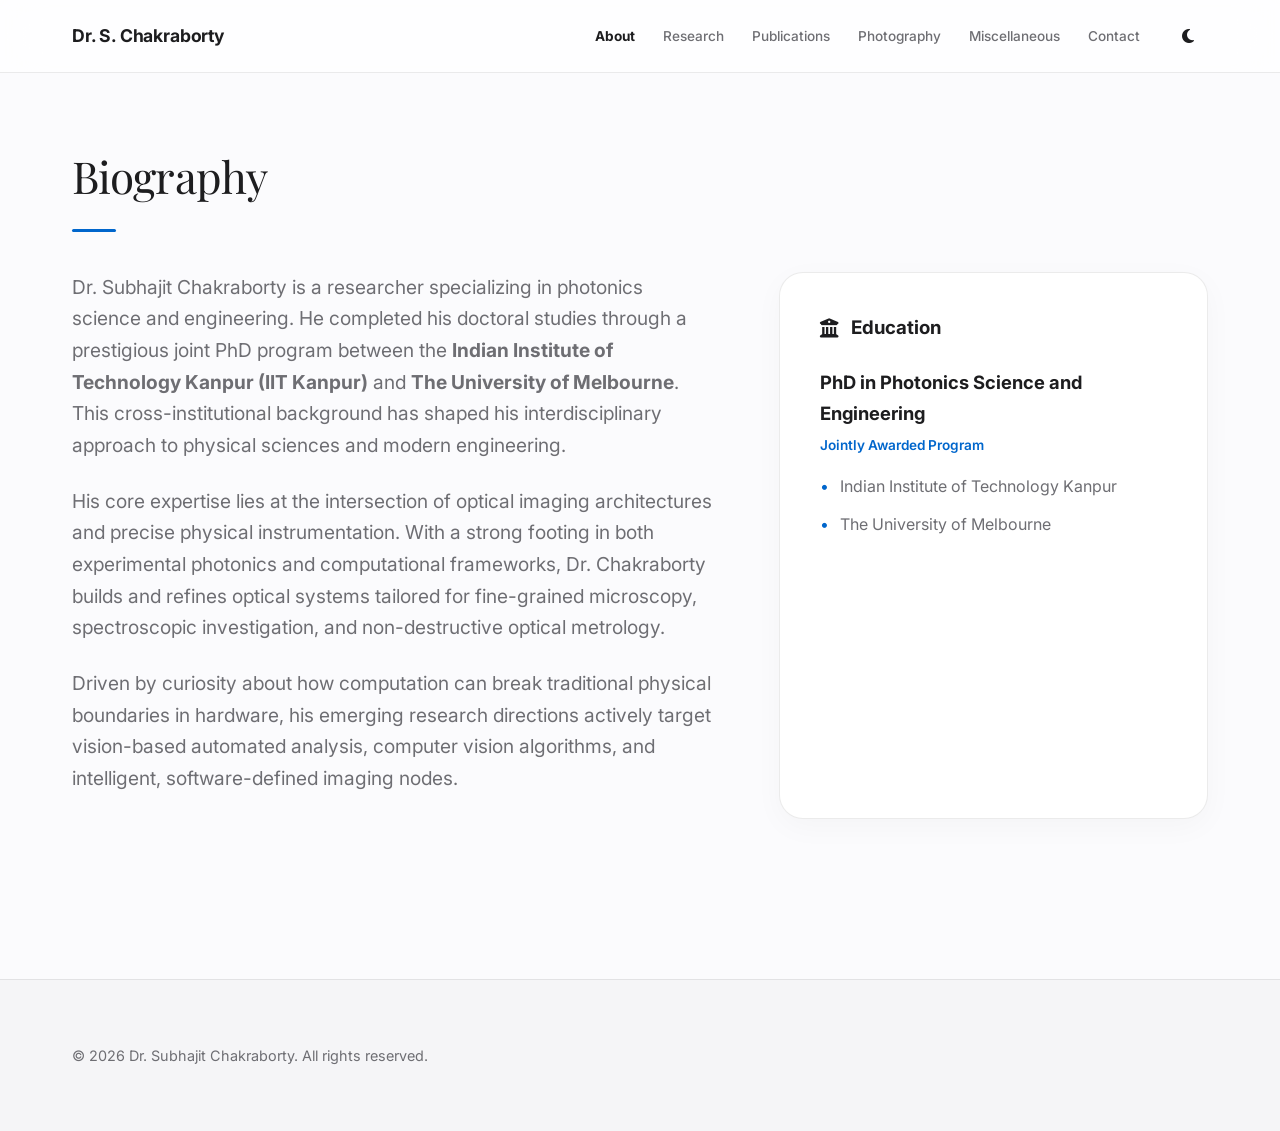
==== about.html @ 5953d01d "Create about.html" ====
<!DOCTYPE html>
<html lang="en">
<head>
    <meta charset="UTF-8">
    <meta name="viewport" content="width=device-width, initial-scale=1.0">
    <title>About | Dr. Subhajit Chakraborty</title>
    <link rel="stylesheet" href="style.css">
    <link href="https://fonts.googleapis.com/css2?family=Inter:wght@300;400;500;600;700&family=Playfair+Display:wght@400;600&display=swap" rel="stylesheet">
    <link rel="stylesheet" href="https://cdnjs.cloudflare.com/ajax/libs/font-awesome/6.5.1/css/all.min.css">
</head>
<body>
    <header class="navbar">
        <div class="nav-container">
            <a href="index.html" class="nav-logo">Dr. S. Chakraborty</a>
            <button class="mobile-nav-toggle" aria-label="Toggle navigationMenu"><i class="fas fa-bars"></i></button>
            <nav class="nav-menu">
                <a href="about.html" class="nav-link">About</a>
                <a href="research.html" class="nav-link">Research</a>
                <a href="publications.html" class="nav-link">Publications</a>
                <a href="photography.html" class="nav-link">Photography</a>
                <a href="misc.html" class="nav-link">Miscellaneous</a>
                <a href="contact.html" class="nav-link">Contact</a>
                <button id="theme-toggle" class="theme-btn"><i class="fas fa-moon"></i></button>
            </nav>
        </div>
    </header>

    <main class="page-padding">
        <div class="container">
            <h1 class="section-title reveal">Biography</h1>
            <div class="about-grid reveal">
                <div class="about-text">
                    <p>Dr. Subhajit Chakraborty is a researcher specializing in photonics science and engineering. He completed his doctoral studies through a prestigious joint PhD program between the <strong>Indian Institute of Technology Kanpur (IIT Kanpur)</strong> and <strong>The University of Melbourne</strong>. This cross-institutional background has shaped his interdisciplinary approach to physical sciences and modern engineering.</p>
                    <p>His core expertise lies at the intersection of optical imaging architectures and precise physical instrumentation. With a strong footing in both experimental photonics and computational frameworks, Dr. Chakraborty builds and refines optical systems tailored for fine-grained microscopy, spectroscopic investigation, and non-destructive optical metrology.</p>
                    <p>Driven by curiosity about how computation can break traditional physical boundaries in hardware, his emerging research directions actively target vision-based automated analysis, computer vision algorithms, and intelligent, software-defined imaging nodes.</p>
                </div>
                <div class="education-card">
                    <h3><i class="fas fa-university"></i> Education</h3>
                    <div class="edu-item">
                        <h4>PhD in Photonics Science and Engineering</h4>
                        <p class="edu-meta">Jointly Awarded Program</p>
                        <ul>
                            <li>Indian Institute of Technology Kanpur</li>
                            <li>The University of Melbourne</li>
                        </ul>
                    </div>
                </div>
            </div>
        </div>
    </main>

    <footer class="footer"><div class="container footer-container"><p>&copy; 2026 Dr. Subhajit Chakraborty. All rights reserved.</p></div></footer>
    <script src="script.js"></script>
</body>
</html>
---- style.css ----
/* ==========================================================================
   1. Design Tokens & Typography Architecture (Apple / Stanford Paradigm)
   ========================================================================== */
:root {
    --bg-primary: #fbfbfd; 
    --bg-secondary: #ffffff; 
    --bg-alt-section: #f5f5f7; 
    --card-bg: #ffffff;
    --text-primary: #1d1d1f; 
    --text-secondary: #6e6e73; 
    --accent: #0066cc; 
    --accent-hover: #004499;
    --border-color: rgba(0, 0, 0, 0.08);
    --navbar-bg: rgba(255, 255, 255, 0.72);
    --shadow: 0 8px 30px rgba(0, 0, 0, 0.03);
    --transition: all 0.4s cubic-bezier(0.16, 1, 0.3, 1);
    --font-family: 'Inter', -apple-system, BlinkMacSystemFont, sans-serif;
    --font-heading: 'Playfair Display', Georgia, serif;
}

[data-theme="dark"] {
    --bg-primary: #0a0a0c; 
    --bg-secondary: #121215;
    --bg-alt-section: #121215;
    --card-bg: #1c1c1e;
    --text-primary: #f5f5f7;
    --text-secondary: #86868b;
    --accent: #2997ff;
    --accent-hover: #54aeff;
    --border-color: rgba(255, 255, 255, 0.08);
    --navbar-bg: rgba(10, 10, 12, 0.72);
    --shadow: 0 12px 40px rgba(0, 0, 0, 0.3);
}

/* ==========================================================================
   2. Global Typography & Core Resets
   ========================================================================== */
* {
    box-sizing: border-box;
    margin: 0;
    padding: 0;
}

html {
    scroll-behavior: smooth;
    font-size: 16px;
}

body {
    background-color: var(--bg-primary);
    color: var(--text-primary);
    font-family: var(--font-family);
    line-height: 1.65;
    -webkit-font-smoothing: antialiased;
    transition: background-color 0.5s ease, color 0.5s ease;
}

.container {
    width: 100%;
    max-width: 1200px;
    margin: 0 auto;
    padding: 0 32px;
}

.page-padding {
    padding: 140px 0 80px 0;
}

.section-padding {
    padding: 60px 0;
}

.bg-alt {
    background-color: var(--bg-alt-section);
    border-top: 1px solid var(--border-color);
    border-bottom: 1px solid var(--border-color);
}

.section-title {
    font-family: var(--font-heading);
    font-size: 2.75rem;
    font-weight: 400;
    letter-spacing: -0.02em;
    margin-bottom: 40px;
    text-align: left;
}

.section-title::after {
    content: '';
    display: block;
    width: 44px;
    height: 3px;
    background-color: var(--accent);
    margin-top: 16px;
    border-radius: 2px;
}

.page-subtitle {
    font-size: 1.25rem;
    color: var(--text-secondary);
    margin-bottom: 48px;
    max-width: 700px;
}

/* ==========================================================================
   3. Buttons & Navigation Layout Elements
   ========================================================================== */
h1, h2, h3, h4 {
    color: var(--text-primary);
}

a {
    color: var(--accent);
    text-decoration: none;
    transition: var(--transition);
}

.btn {
    display: inline-flex;
    align-items: center;
    gap: 10px;
    padding: 12px 24px;
    border-radius: 24px;
    font-size: 0.9rem;
    font-weight: 600;
    cursor: pointer;
    transition: var(--transition);
    border: none;
}

.btn-primary {
    background-color: var(--text-primary);
    color: var(--bg-primary) !important;
}

.btn-primary:hover {
    background-color: var(--accent);
    color: #ffffff !important;
    transform: translateY(-2px);
}

.btn-secondary {
    background-color: var(--bg-secondary);
    color: var(--text-primary) !important;
    border: 1px solid var(--border-color);
}

.btn-secondary:hover {
    border-color: var(--text-primary);
    transform: translateY(-1px);
}

.btn-outline {
    background: transparent;
    border: 1px solid var(--border-color);
    color: var(--text-secondary) !important;
}

.btn-outline:hover {
    border-color: var(--text-primary);
    color: var(--text-primary) !important;
}

.btn-sm { padding: 8px 18px; font-size: 0.8rem; border-radius: 20px; }
.btn-lg { padding: 16px 36px; font-size: 1.05rem; border-radius: 30px; }

/* Floating Navbar */
.navbar {
    position: fixed;
    top: 0;
    left: 0;
    width: 100%;
    z-index: 1000;
    background-color: var(--navbar-bg);
    backdrop-filter: blur(20px);
    -webkit-backdrop-filter: blur(20px);
    border-bottom: 1px solid var(--border-color);
    transition: var(--transition);
}

.nav-container {
    display: flex;
    justify-content: space-between;
    align-items: center;
    height: 72px;
    max-width: 1200px;
    margin: 0 auto;
    padding: 0 32px;
}

.nav-logo {
    font-size: 1.1rem;
    font-weight: 700;
    letter-spacing: -0.01em;
    color: var(--text-primary);
}

.nav-menu {
    display: flex;
    align-items: center;
    gap: 28px;
}

.nav-link {
    font-size: 0.85rem;
    font-weight: 500;
    color: var(--text-secondary);
    padding: 6px 0;
}

.nav-link:hover, .nav-link.active {
    color: var(--text-primary);
}

.theme-btn, .mobile-nav-toggle {
    background: transparent;
    border: none;
    color: var(--text-primary);
    font-size: 1rem;
    cursor: pointer;
    display: flex;
    align-items: center;
    justify-content: center;
    width: 40px;
    height: 40px;
    border-radius: 50%;
    transition: var(--transition);
}

.theme-btn:hover { background-color: rgba(0,0,0,0.04); transform: rotate(15deg); }
.mobile-nav-toggle { display: none; }

/* ==========================================================================
   4. Hero Index Page Layout Structure
   ========================================================================== */
.hero-section {
    padding-top: 180px;
    padding-bottom: 120px;
    display: flex;
    align-items: center;
    min-height: 85vh;
}

.hero-container {
    display: grid;
    grid-template-columns: 320px 1fr;
    gap: 80px;
    align-items: center;
}

.avatar-placeholder {
    width: 280px;
    height: 280px;
    border-radius: 50%;
    background: linear-gradient(145deg, var(--bg-alt-section), var(--border-color));
    display: flex;
    align-items: center;
    justify-content: center;
    border: 1px solid var(--border-color);
    box-shadow: var(--shadow);
    overflow: hidden;
}

.hero-content h1 {
    font-family: var(--font-heading);
    font-size: 4.25rem;
    line-height: 1.1;
    font-weight: 400;
    letter-spacing: -0.04em;
    margin-bottom: 12px;
}

.hero-content .subtitle {
    font-size: 1.4rem;
    color: var(--accent);
    font-weight: 500;
    margin-bottom: 20px;
}

.hero-content .tagline {
    font-size: 1.25rem;
    font-weight: 600;
    line-height: 1.4;
    color: var(--text-primary);
    margin-bottom: 24px;
}

.hero-content .hero-bio {
    font-size: 1.15rem;
    color: var(--text-secondary);
    margin-bottom: 44px;
    max-width: 760px;
}

.hero-buttons { display: flex; flex-wrap: wrap; gap: 16px; }

/* ==========================================================================
   5. Modular Section Specific Configurations
   ========================================================================== */
.about-grid {
    display: grid;
    grid-template-columns: 1.5fr 1fr;
    gap: 64px;
}

.about-text p {
    font-size: 1.2rem;
    color: var(--text-secondary);
    margin-bottom: 24px;
}

.education-card {
    background-color: var(--bg-secondary);
    border: 1px solid var(--border-color);
    border-radius: 24px;
    padding: 40px;
    box-shadow: var(--shadow);
}

.education-card h3 {
    margin-bottom: 24px;
    display: flex;
    align-items: center;
    gap: 12px;
}

.edu-item h4 { font-size: 1.15rem; margin-bottom: 6px; }
.edu-meta { font-size: 0.85rem; color: var(--accent); font-weight: 600; margin-bottom: 16px; }
.education-card ul { list-style: none; color: var(--text-secondary); }
.education-card li { margin-bottom: 12px; position: relative; padding-left: 20px; }
.education-card li::before { content: "•"; color: var(--accent); position: absolute; left: 0; }

/* Bento Cards Layout Matrix */
.grid-3 {
    display: grid;
    grid-template-columns: repeat(auto-fill, minmax(340px, 1fr));
    gap: 28px;
}

.full-width-tablet { grid-column: span 2; }

.card {
    background-color: var(--card-bg);
    border: 1px solid var(--border-color);
    border-radius: 20px;
    padding: 40px;
    transition: var(--transition);
    box-shadow: var(--shadow);
}

.card:hover {
    transform: translateY(-4px);
    border-color: var(--accent);
    box-shadow: 0 20px 40px rgba(0,0,0,0.06);
}

.card-icon { font-size: 2.25rem; color: var(--accent); margin-bottom: 28px; }
.card h3 { font-size: 1.35rem; margin-bottom: 14px; }
.card p { color: var(--text-secondary); font-size: 1rem; }

/* Publications Strips Layout */
.pub-list { display: flex; flex-direction: column; gap: 24px; }
.pub-card {
    background-color: var(--card-bg);
    border: 1px solid var(--border-color);
    border-radius: 16px;
    padding: 36px;
}
.pub-year {
    display: inline-block; font-size: 0.75rem; font-weight: 700; background-color: var(--bg-alt-section);
    padding: 4px 12px; border-radius: 20px; margin-bottom: 14px; color: var(--accent);
}
.pub-info h3 { font-size: 1.35rem; margin-bottom: 8px; }
.pub-authors { font-size: 1rem; color: var(--text-primary); margin-bottom: 6px; }
.pub-journal { font-style: italic; color: var(--text-secondary); margin-bottom: 24px; }
.pub-actions { display: flex; gap: 12px; }
.bibtex-content {
    display: none; margin-top: 20px; background-color: var(--bg-alt-section);
    padding: 24px; border-radius: 12px; font-family: monospace; font-size: 0.85rem; overflow-x: auto; border: 1px solid var(--border-color);
}
.bibtex-content.active { display: block; animation: slide-down 0.4s cubic-bezier(0.16, 1, 0.3, 1); }

/* Photography Showcase Cards Matrix */
.gallery-grid {
    display: grid;
    grid-template-columns: repeat(auto-fill, minmax(360px, 1fr));
    gap: 32px;
}

.photo-card {
    background: var(--card-bg);
    border: 1px solid var(--border-color);
    border-radius: 24px;
    overflow: hidden;
    box-shadow: var(--shadow);
    transition: var(--transition);
}

.photo-card:hover {
    transform: translateY(-4px);
    box-shadow: 0 30px 60px rgba(0,0,0,0.08);
}

.photo-frame {
    width: 100%;
    height: 260px;
    background-color: var(--bg-alt-section);
    overflow: hidden;
    display: flex;
    align-items: center;
    justify-content: center;
    border-bottom: 1px solid var(--border-color);
}

.photo-frame img {
    width: 100%;
    height: 100%;
    object-fit: cover;
    transition: transform 0.6s cubic-bezier(0.16, 1, 0.3, 1);
}

.photo-card:hover .photo-frame img {
    transform: scale(1.04);
}

.photo-meta-frame {
    padding: 28px;
}

.photo-meta-frame h3 {
    font-size: 1.25rem;
    margin-bottom: 8px;
}

.photo-meta-frame p {
    color: var(--text-secondary);
    font-size: 0.95rem;
}

/* ==========================================================================
   6. Contact Framework Layout
   ========================================================================== */
.contact-grid { display: grid; grid-template-columns: 1fr 1.3fr; gap: 80px; }
.contact-info h3 { font-size: 1.6rem; margin-bottom: 20px; }
.contact-info p { color: var(--text-secondary); margin-bottom: 40px; font-size: 1.1rem; }
.contact-details { list-style: none; margin-bottom: 44px; }
.contact-details li { display: flex; align-items: center; gap: 20px; margin-bottom: 24px; font-size: 1.1rem; }
.contact-details i { color: var(--accent); width: 24px; font-size: 1.25rem; }
.contact-socials { display: flex; gap: 16px; }
.contact-socials a {
    display: flex; align-items: center; justify-content: center; width: 48px; height: 48px; border-radius: 50%;
    background-color: var(--bg-alt-section); color: var(--text-primary); border: 1px solid var(--border-color);
}
.contact-socials a:hover { background-color: var(--text-primary); color: var(--bg-primary); }

.contact-form { display: flex; flex-direction: column; gap: 24px; }
.form-group { display: flex; flex-direction: column; gap: 8px; }
.form-group label { font-size: 0.85rem; font-weight: 600; color: var(--text-secondary); text-transform: uppercase; letter-spacing: 0.05em; }
.form-group input, .form-group textarea {
    padding: 16px; border-radius: 12px; border: 1px solid var(--border-color); background-color: var(--card-bg); color: var(--text-primary); font-family: var(--font-family); font-size: 1rem; transition: var(--transition);
}
.form-group input:focus, .form-group textarea:focus { outline: none; border-color: var(--accent); box-shadow: 0 0 0 4px rgba(0, 102, 204, 0.05); }
.form-submit { align-self: flex-start; padding: 16px 36px; border-radius: 30px; border: none; background: var(--text-main); color: var(--bg-primary); font-weight: 600; cursor: pointer; transition: var(--transition); }
.form-submit:hover { background: var(--accent); color: white; }

/* Footer Config */
.footer { background-color: var(--bg-alt-section); border-top: 1px solid var(--border-color); padding: 64px 0; color: var(--text-secondary); font-size: 0.9rem; margin-top: 80px; }
.footer-container { display: flex; justify-content: space-between; align-items: center; flex-wrap: wrap; gap: 32px; }
.footer-brand h3 { color: var(--text-primary); font-size: 1.15rem; }
.footer-right { text-align: right; }
.footer-socials { display: flex; gap: 24px; justify-content: flex-end; margin-bottom: 16px; }
.footer-socials a { color: var(--text-secondary); font-size: 1.15rem; }
.footer-socials a:hover { color: var(--accent); }

/* Animations Matrix */
.reveal { opacity: 0; transform: translateY(24px); transition: opacity 0.8s cubic-bezier(0.16, 1, 0.3, 1), transform 0.8s cubic-bezier(0.16, 1, 0.3, 1); }
.reveal.active { opacity: 1; transform: translateY(0); }
@keyframes slide-down { from { opacity: 0; transform: translateY(-8px); } to { opacity: 1; transform: translateY(0); } }

/* Responsive Adjustments */
@media (max-width: 1024px) {
    .hero-container, .about-grid, .contact-grid { grid-template-columns: 1fr; text-align: center; }
    .hero-avatar, .hero-buttons, .footer-container, .footer-socials, .footer-right { justify-content: center; text-align: center; }
    .full-width-tablet { grid-column: span 1; }
}
@media (max-width: 768px) {
    .mobile-nav-toggle { display: flex; z-index: 1001; }
    .nav-menu { position: fixed; top: 0; right: -100%; width: 290px; height: 100vh; background-color: var(--card-bg); flex-direction: column; align-items: flex-start; padding: 100px 40px; gap: 24px; transition: right 0.4s cubic-bezier(0.16, 1, 0.3, 1); box-shadow: -10px 0 30px rgba(0,0,0,0.05); }
    .nav-menu.active { right: 0; }
}
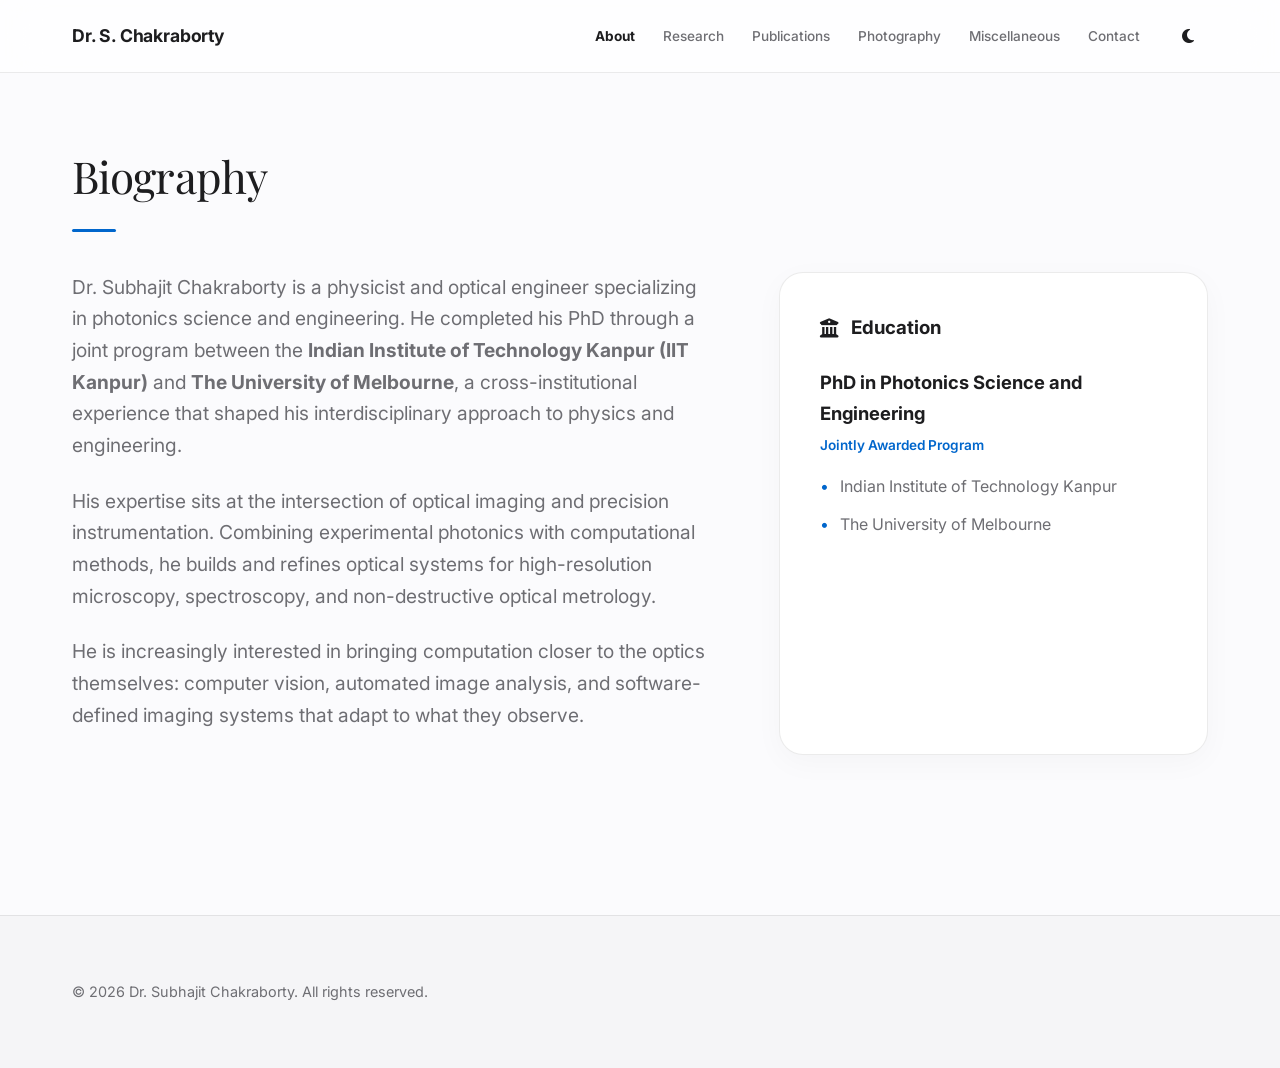
==== commit d53d4aae: "Add files via upload" ====
--- a/about.html
+++ b/about.html
@@ -12,7 +12,7 @@
     <header class="navbar">
         <div class="nav-container">
             <a href="index.html" class="nav-logo">Dr. S. Chakraborty</a>
-            <button class="mobile-nav-toggle" aria-label="Toggle navigationMenu"><i class="fas fa-bars"></i></button>
+            <button class="mobile-nav-toggle" aria-label="Toggle navigation menu"><i class="fas fa-bars"></i></button>
             <nav class="nav-menu">
                 <a href="about.html" class="nav-link">About</a>
                 <a href="research.html" class="nav-link">Research</a>
@@ -30,9 +30,9 @@
             <h1 class="section-title reveal">Biography</h1>
             <div class="about-grid reveal">
                 <div class="about-text">
-                    <p>Dr. Subhajit Chakraborty is a researcher specializing in photonics science and engineering. He completed his doctoral studies through a prestigious joint PhD program between the <strong>Indian Institute of Technology Kanpur (IIT Kanpur)</strong> and <strong>The University of Melbourne</strong>. This cross-institutional background has shaped his interdisciplinary approach to physical sciences and modern engineering.</p>
-                    <p>His core expertise lies at the intersection of optical imaging architectures and precise physical instrumentation. With a strong footing in both experimental photonics and computational frameworks, Dr. Chakraborty builds and refines optical systems tailored for fine-grained microscopy, spectroscopic investigation, and non-destructive optical metrology.</p>
-                    <p>Driven by curiosity about how computation can break traditional physical boundaries in hardware, his emerging research directions actively target vision-based automated analysis, computer vision algorithms, and intelligent, software-defined imaging nodes.</p>
+                    <p>Dr. Subhajit Chakraborty is a physicist and optical engineer specializing in photonics science and engineering. He completed his PhD through a joint program between the <strong>Indian Institute of Technology Kanpur (IIT Kanpur)</strong> and <strong>The University of Melbourne</strong>, a cross-institutional experience that shaped his interdisciplinary approach to physics and engineering.</p>
+                    <p>His expertise sits at the intersection of optical imaging and precision instrumentation. Combining experimental photonics with computational methods, he builds and refines optical systems for high-resolution microscopy, spectroscopy, and non-destructive optical metrology.</p>
+                    <p>He is increasingly interested in bringing computation closer to the optics themselves: computer vision, automated image analysis, and software-defined imaging systems that adapt to what they observe.</p>
                 </div>
                 <div class="education-card">
                     <h3><i class="fas fa-university"></i> Education</h3>
--- a/style.css
+++ b/style.css
@@ -460,7 +460,7 @@
     padding: 16px; border-radius: 12px; border: 1px solid var(--border-color); background-color: var(--card-bg); color: var(--text-primary); font-family: var(--font-family); font-size: 1rem; transition: var(--transition);
 }
 .form-group input:focus, .form-group textarea:focus { outline: none; border-color: var(--accent); box-shadow: 0 0 0 4px rgba(0, 102, 204, 0.05); }
-.form-submit { align-self: flex-start; padding: 16px 36px; border-radius: 30px; border: none; background: var(--text-main); color: var(--bg-primary); font-weight: 600; cursor: pointer; transition: var(--transition); }
+.form-submit { align-self: flex-start; padding: 16px 36px; border-radius: 30px; border: none; background: var(--text-primary); color: var(--bg-primary); font-weight: 600; cursor: pointer; transition: var(--transition); }
 .form-submit:hover { background: var(--accent); color: white; }
 
 /* Footer Config */
@@ -472,10 +472,23 @@
 .footer-socials a { color: var(--text-secondary); font-size: 1.15rem; }
 .footer-socials a:hover { color: var(--accent); }
 
-/* Animations Matrix */
+/* Scroll Reveal Animations */
 .reveal { opacity: 0; transform: translateY(24px); transition: opacity 0.8s cubic-bezier(0.16, 1, 0.3, 1), transform 0.8s cubic-bezier(0.16, 1, 0.3, 1); }
 .reveal.active { opacity: 1; transform: translateY(0); }
 @keyframes slide-down { from { opacity: 0; transform: translateY(-8px); } to { opacity: 1; transform: translateY(0); } }
+
+/* Accessibility: visible keyboard focus */
+a:focus-visible, button:focus-visible, .nav-link:focus-visible {
+    outline: 2px solid var(--accent);
+    outline-offset: 3px;
+    border-radius: 4px;
+}
+
+/* Respect reduced-motion preference */
+@media (prefers-reduced-motion: reduce) {
+    .reveal { opacity: 1; transform: none; transition: none; }
+    *, *::before, *::after { animation-duration: 0.01ms !important; transition-duration: 0.01ms !important; }
+}
 
 /* Responsive Adjustments */
 @media (max-width: 1024px) {
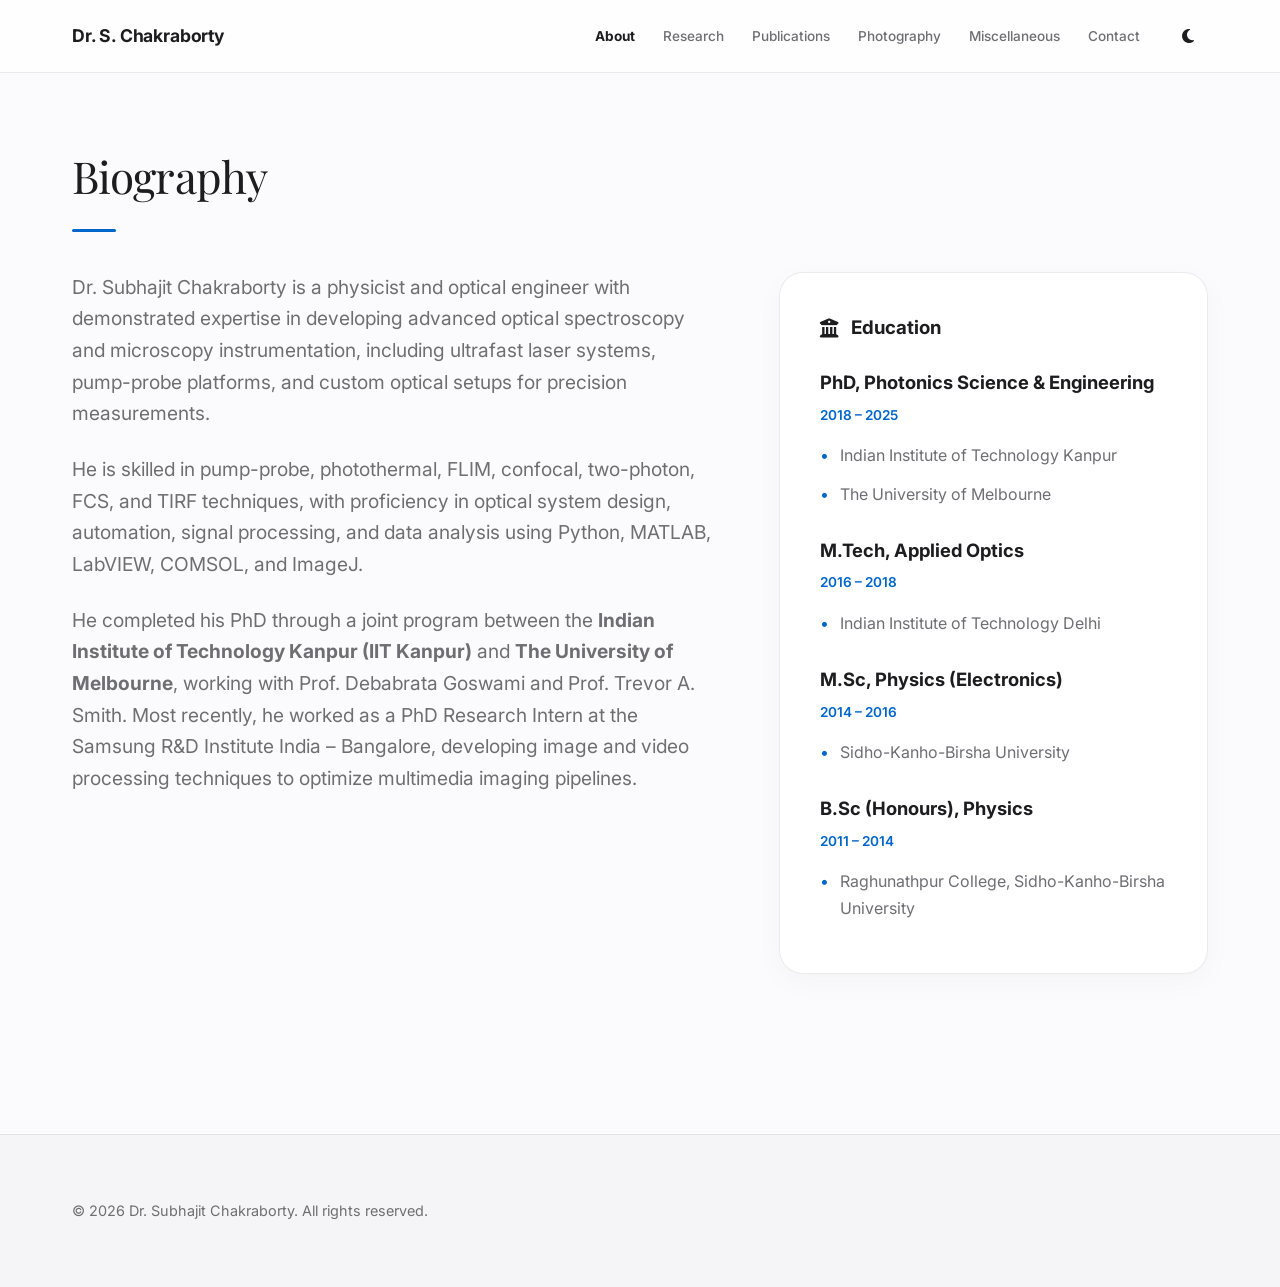
==== commit 10ccb0f3: "Add files via upload" ====
--- a/about.html
+++ b/about.html
@@ -30,18 +30,39 @@
             <h1 class="section-title reveal">Biography</h1>
             <div class="about-grid reveal">
                 <div class="about-text">
-                    <p>Dr. Subhajit Chakraborty is a physicist and optical engineer specializing in photonics science and engineering. He completed his PhD through a joint program between the <strong>Indian Institute of Technology Kanpur (IIT Kanpur)</strong> and <strong>The University of Melbourne</strong>, a cross-institutional experience that shaped his interdisciplinary approach to physics and engineering.</p>
-                    <p>His expertise sits at the intersection of optical imaging and precision instrumentation. Combining experimental photonics with computational methods, he builds and refines optical systems for high-resolution microscopy, spectroscopy, and non-destructive optical metrology.</p>
-                    <p>He is increasingly interested in bringing computation closer to the optics themselves: computer vision, automated image analysis, and software-defined imaging systems that adapt to what they observe.</p>
+                    <p>Dr. Subhajit Chakraborty is a physicist and optical engineer with demonstrated expertise in developing advanced optical spectroscopy and microscopy instrumentation, including ultrafast laser systems, pump-probe platforms, and custom optical setups for precision measurements.</p>
+                    <p>He is skilled in pump-probe, photothermal, FLIM, confocal, two-photon, FCS, and TIRF techniques, with proficiency in optical system design, automation, signal processing, and data analysis using Python, MATLAB, LabVIEW, COMSOL, and ImageJ.</p>
+                    <p>He completed his PhD through a joint program between the <strong>Indian Institute of Technology Kanpur (IIT Kanpur)</strong> and <strong>The University of Melbourne</strong>, working with Prof. Debabrata Goswami and Prof. Trevor A. Smith. Most recently, he worked as a PhD Research Intern at the Samsung R&D Institute India &ndash; Bangalore, developing image and video processing techniques to optimize multimedia imaging pipelines.</p>
                 </div>
                 <div class="education-card">
                     <h3><i class="fas fa-university"></i> Education</h3>
                     <div class="edu-item">
-                        <h4>PhD in Photonics Science and Engineering</h4>
-                        <p class="edu-meta">Jointly Awarded Program</p>
+                        <h4>PhD, Photonics Science &amp; Engineering</h4>
+                        <p class="edu-meta">2018 &ndash; 2025</p>
                         <ul>
                             <li>Indian Institute of Technology Kanpur</li>
                             <li>The University of Melbourne</li>
+                        </ul>
+                    </div>
+                    <div class="edu-item" style="margin-top: 28px;">
+                        <h4>M.Tech, Applied Optics</h4>
+                        <p class="edu-meta">2016 &ndash; 2018</p>
+                        <ul>
+                            <li>Indian Institute of Technology Delhi</li>
+                        </ul>
+                    </div>
+                    <div class="edu-item" style="margin-top: 28px;">
+                        <h4>M.Sc, Physics (Electronics)</h4>
+                        <p class="edu-meta">2014 &ndash; 2016</p>
+                        <ul>
+                            <li>Sidho-Kanho-Birsha University</li>
+                        </ul>
+                    </div>
+                    <div class="edu-item" style="margin-top: 28px;">
+                        <h4>B.Sc (Honours), Physics</h4>
+                        <p class="edu-meta">2011 &ndash; 2014</p>
+                        <ul>
+                            <li>Raghunathpur College, Sidho-Kanho-Birsha University</li>
                         </ul>
                     </div>
                 </div>
